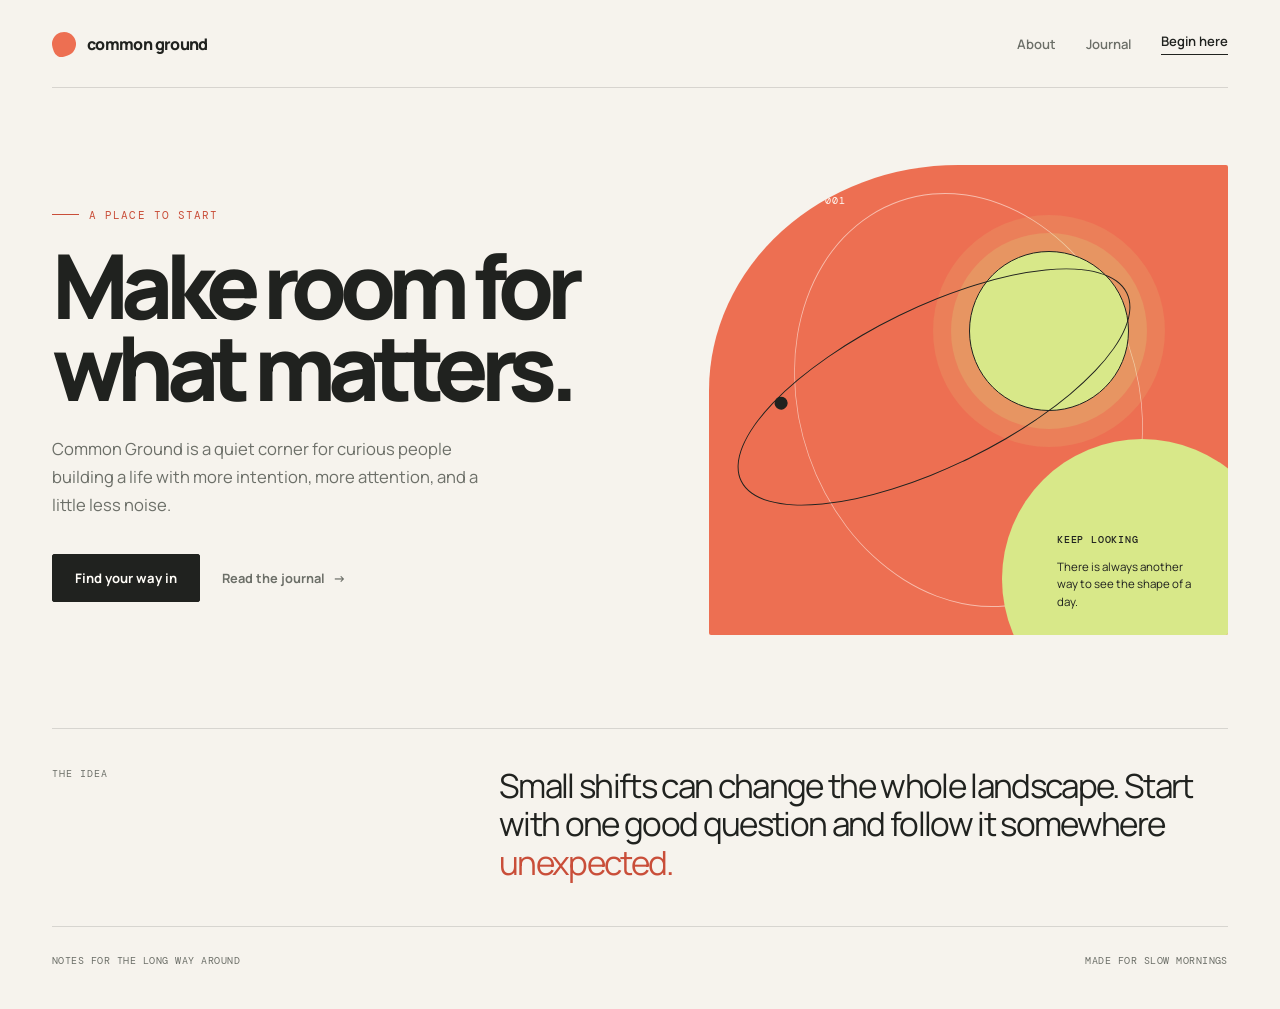
==== index.html @ e7946463 "Init" ====
<!doctype html>
<html lang="en">
<head>
	<meta charset="utf-8">
	<meta name="viewport" content="width=device-width, initial-scale=1">
	<meta name="description" content="A thoughtful place to begin something meaningful.">
	<title>Common Ground | Welcome</title>
	<link rel="preconnect" href="https://fonts.googleapis.com">
	<link rel="preconnect" href="https://fonts.gstatic.com" crossorigin>
	<link href="https://fonts.googleapis.com/css2?family=DM+Mono:wght@400;500&family=Manrope:wght@400;500;600;700;800&display=swap" rel="stylesheet">
	<style>
		:root {
			--ink: #20221f;
			--muted: #6c6f68;
			--paper: #f6f3ed;
			--cream: #fffdf8;
			--coral: #ed6f52;
			--coral-deep: #c94e39;
			--lime: #d8e889;
			--line: rgba(32, 34, 31, .14);
			--mono: "DM Mono", monospace;
			--sans: "Manrope", sans-serif;
		}

		* { box-sizing: border-box; }
		html { scroll-behavior: smooth; }
		body {
			margin: 0;
			color: var(--ink);
			background: var(--paper);
			font-family: var(--sans);
			-webkit-font-smoothing: antialiased;
		}
		a { color: inherit; text-decoration: none; }
		button { font: inherit; }

		.shell { max-width: 1240px; margin: 0 auto; padding: 0 32px; }
		.nav {
			display: flex;
			align-items: center;
			justify-content: space-between;
			min-height: 88px;
			border-bottom: 1px solid var(--line);
			animation: arrive .7s ease both;
		}
		.brand { display: inline-flex; align-items: center; gap: 11px; font-weight: 800; letter-spacing: -.04em; }
		.brand-mark { width: 24px; height: 24px; background: var(--coral); border-radius: 50% 50% 50% 8px; transform: rotate(-18deg); }
		.nav-links { display: flex; align-items: center; gap: 30px; color: var(--muted); font-size: .82rem; font-weight: 600; }
		.nav-links a { transition: color .2s ease; }
		.nav-links a:hover { color: var(--ink); }
		.nav-cta { border-bottom: 1px solid var(--ink); color: var(--ink) !important; padding-bottom: 4px; }

		.hero { min-height: 640px; display: grid; grid-template-columns: minmax(0, 1.04fr) minmax(360px, .96fr); align-items: center; gap: 8%; padding: 76px 0 92px; }
		.eyebrow { display: inline-flex; align-items: center; gap: 10px; color: var(--coral-deep); font-family: var(--mono); font-size: .68rem; letter-spacing: .1em; text-transform: uppercase; }
		.eyebrow::before { content: ""; width: 27px; height: 1px; background: var(--coral-deep); }
		h1 { max-width: 670px; margin: 22px 0 26px; font-size: clamp(3.6rem, 7vw, 6.7rem); line-height: .92; letter-spacing: -.085em; font-weight: 800; }
		.hero-copy { max-width: 440px; margin: 0 0 34px; color: var(--muted); font-size: 1.04rem; line-height: 1.7; }
		.actions { display: flex; align-items: center; gap: 22px; }
		.button { display: inline-flex; align-items: center; justify-content: center; min-height: 48px; padding: 0 22px; border: 1px solid var(--ink); border-radius: 2px; background: var(--ink); color: var(--cream); font-size: .82rem; font-weight: 700; transition: transform .2s ease, background .2s ease; }
		.button:hover { background: var(--coral-deep); border-color: var(--coral-deep); transform: translateY(-2px); }
		.text-link { display: inline-flex; gap: 8px; align-items: center; color: var(--muted); font-size: .8rem; font-weight: 700; }
		.text-link span { transition: transform .2s ease; }
		.text-link:hover span { transform: translateX(4px); }

		.scene { position: relative; min-height: 470px; overflow: hidden; border-radius: 48% 2px 2px 2px; background: var(--coral); animation: rise .9s .15s ease both; }
		.scene::before { content: ""; position: absolute; inset: 24px; border: 1px solid rgba(255, 253, 248, .55); border-radius: 50%; transform: rotate(-19deg) scaleX(.72); }
		.scene::after { content: ""; position: absolute; width: 280px; height: 280px; right: -54px; bottom: -84px; border-radius: 50%; background: var(--lime); }
		.scene-label { position: absolute; left: 28px; top: 29px; color: var(--cream); font-family: var(--mono); font-size: .65rem; letter-spacing: .08em; text-transform: uppercase; }
		.sun { position: absolute; width: 160px; height: 160px; top: 86px; right: 19%; border: 1px solid var(--ink); border-radius: 50%; background: var(--lime); box-shadow: 0 0 0 18px rgba(216, 232, 137, .2), 0 0 0 36px rgba(216, 232, 137, .12); }
		.orbit { position: absolute; width: 430px; height: 160px; left: 2%; top: 142px; border: 1px solid var(--ink); border-radius: 50%; transform: rotate(-26deg); }
		.orbit-dot { position: absolute; top: 20px; left: 63px; width: 13px; height: 13px; border-radius: 50%; background: var(--ink); }
		.scene-note { position: absolute; right: 25px; bottom: 25px; z-index: 1; max-width: 146px; color: var(--ink); font-size: .72rem; line-height: 1.5; }
		.scene-note strong { display: block; margin-bottom: 10px; font-family: var(--mono); font-size: .62rem; font-weight: 500; letter-spacing: .08em; text-transform: uppercase; }

		.manifesto { display: grid; grid-template-columns: 1fr 2fr; gap: 7%; padding: 38px 0 44px; border-top: 1px solid var(--line); border-bottom: 1px solid var(--line); }
		.manifesto-tag { color: var(--muted); font-family: var(--mono); font-size: .65rem; letter-spacing: .1em; text-transform: uppercase; }
		.manifesto p { max-width: 700px; margin: 0; font-size: clamp(1.45rem, 2.6vw, 2.35rem); line-height: 1.15; letter-spacing: -.05em; }
		.manifesto em { color: var(--coral-deep); font-style: normal; }
		.footer { display: flex; justify-content: space-between; padding: 27px 0 42px; color: var(--muted); font-family: var(--mono); font-size: .62rem; letter-spacing: .05em; text-transform: uppercase; }

		@keyframes arrive { from { opacity: 0; transform: translateY(-10px); } to { opacity: 1; transform: translateY(0); } }
		@keyframes rise { from { opacity: 0; transform: translateY(22px); } to { opacity: 1; transform: translateY(0); } }
		@media (max-width: 760px) {
			.shell { padding: 0 20px; }
			.nav { min-height: 72px; }
			.nav-links a:not(.nav-cta) { display: none; }
			.hero { display: flex; flex-direction: column; align-items: stretch; gap: 44px; min-height: auto; padding: 68px 0 70px; }
			h1 { font-size: clamp(3.5rem, 18vw, 5.4rem); }
			.scene { min-height: 360px; }
			.sun { width: 120px; height: 120px; top: 70px; right: 13%; }
			.orbit { width: 330px; top: 126px; left: -5%; }
			.manifesto { display: block; padding: 28px 0 36px; }
			.manifesto-tag { display: block; margin-bottom: 20px; }
			.footer { gap: 20px; align-items: flex-start; flex-direction: column; }
		}
	</style>
</head>
<body>
	<header class="shell">
		<nav class="nav" aria-label="Main navigation">
			<a class="brand" href="#top" aria-label="Common Ground home"><span class="brand-mark" aria-hidden="true"></span>common ground</a>
			<div class="nav-links">
				<a href="#about">About</a>
				<a href="#journal">Journal</a>
				<a class="nav-cta" href="#begin">Begin here</a>
			</div>
		</nav>
	</header>

	<main id="top" class="shell">
		<section class="hero" id="begin">
			<div>
				<div class="eyebrow">A place to start</div>
				<h1>Make room for what matters.</h1>
				<p class="hero-copy">Common Ground is a quiet corner for curious people building a life with more intention, more attention, and a little less noise.</p>
				<div class="actions">
					<a class="button" href="#about">Find your way in</a>
					<a class="text-link" href="#journal">Read the journal <span aria-hidden="true">&rarr;</span></a>
				</div>
			</div>
			<div class="scene" aria-label="Abstract illustration of a sun and orbit">
				<div class="scene-label">Field note / 001</div>
				<div class="sun"></div>
				<div class="orbit"><span class="orbit-dot"></span></div>
				<div class="scene-note"><strong>Keep looking</strong>There is always another way to see the shape of a day.</div>
			</div>
		</section>

		<section class="manifesto" id="about">
			<span class="manifesto-tag">The idea</span>
			<p>Small shifts can change the whole landscape. Start with one good question and follow it somewhere <em>unexpected.</em></p>
		</section>

		<section class="footer" id="journal">
			<span>Notes for the long way around</span>
			<span>Made for slow mornings</span>
		</section>
	</main>
</body>
</html>
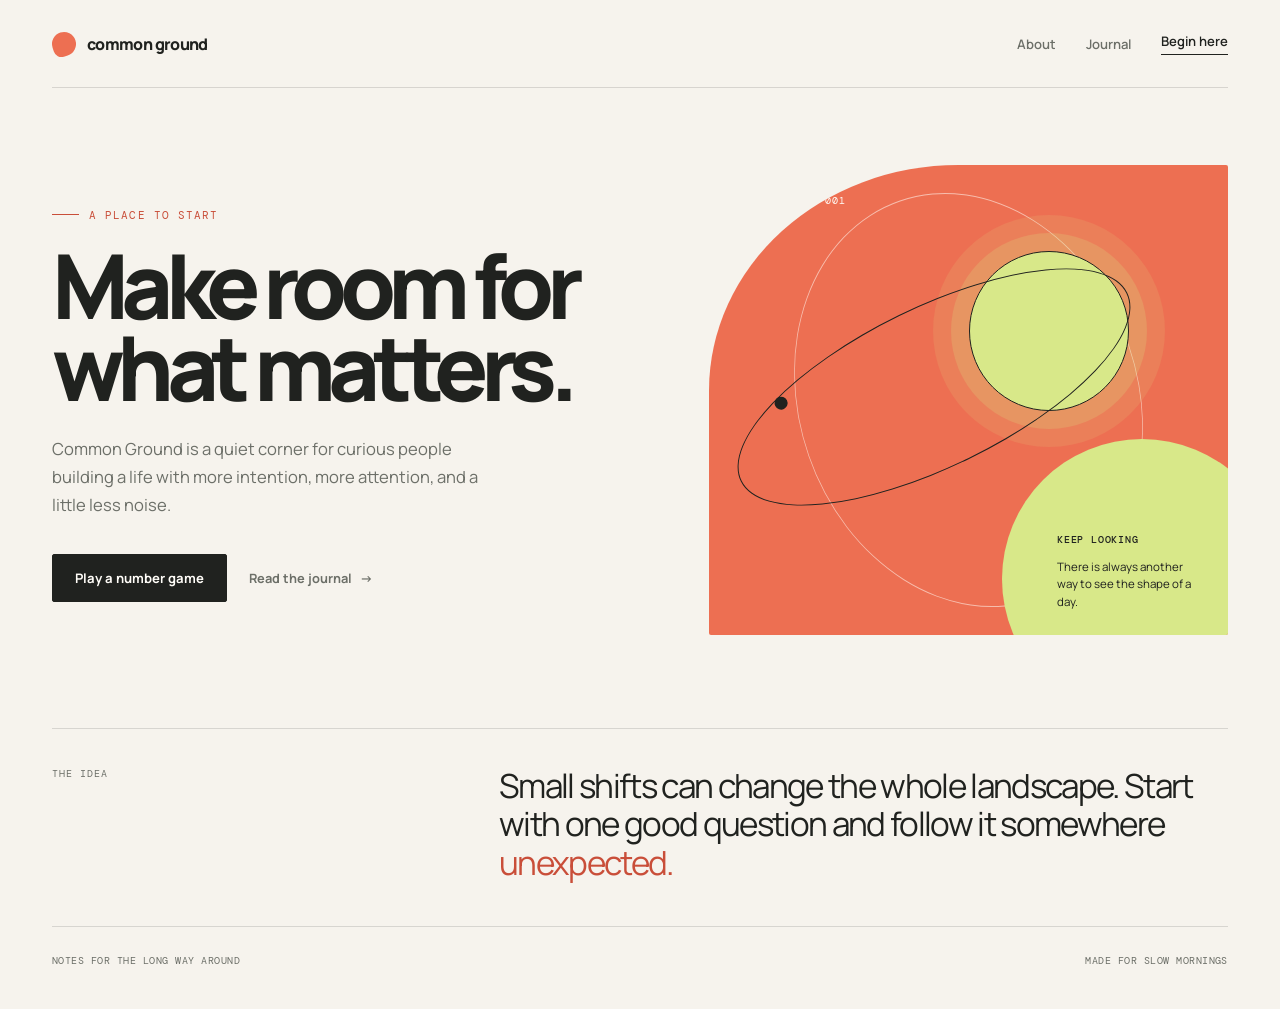
==== commit 1dd9dc31: "number guessing  game" ====
--- a/index.html
+++ b/index.html
@@ -114,7 +114,7 @@
 				<h1>Make room for what matters.</h1>
 				<p class="hero-copy">Common Ground is a quiet corner for curious people building a life with more intention, more attention, and a little less noise.</p>
 				<div class="actions">
-					<a class="button" href="#about">Find your way in</a>
+					<a class="button" href="number-guessing-game.html">Play a number game</a>
 					<a class="text-link" href="#journal">Read the journal <span aria-hidden="true">&rarr;</span></a>
 				</div>
 			</div>
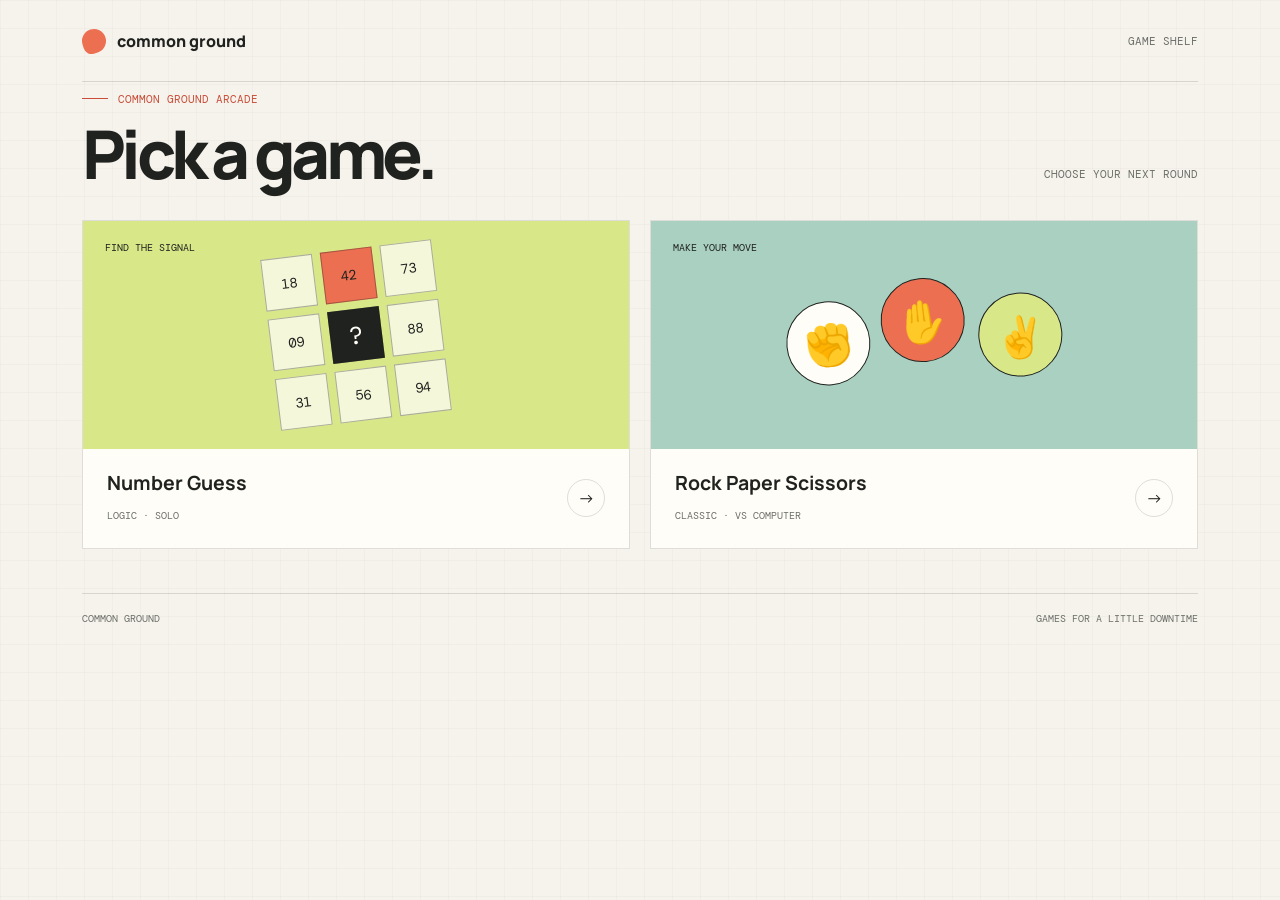
==== commit a01a6d9d: "rock paper scissors" ====
--- a/index.html
+++ b/index.html
@@ -3,8 +3,8 @@
 <head>
 	<meta charset="utf-8">
 	<meta name="viewport" content="width=device-width, initial-scale=1">
-	<meta name="description" content="A thoughtful place to begin something meaningful.">
-	<title>Common Ground | Welcome</title>
+	<meta name="description" content="Pick a quick game from the Common Ground game shelf.">
+	<title>Common Ground | Games</title>
 	<link rel="preconnect" href="https://fonts.googleapis.com">
 	<link rel="preconnect" href="https://fonts.gstatic.com" crossorigin>
 	<link href="https://fonts.googleapis.com/css2?family=DM+Mono:wght@400;500&family=Manrope:wght@400;500;600;700;800&display=swap" rel="stylesheet">
@@ -17,124 +17,119 @@
 			--coral: #ed6f52;
 			--coral-deep: #c94e39;
 			--lime: #d8e889;
+			--teal: #a9d0c0;
 			--line: rgba(32, 34, 31, .14);
 			--mono: "DM Mono", monospace;
 			--sans: "Manrope", sans-serif;
 		}
-
 		* { box-sizing: border-box; }
-		html { scroll-behavior: smooth; }
 		body {
+			min-height: 100vh;
 			margin: 0;
 			color: var(--ink);
-			background: var(--paper);
+			background-color: var(--paper);
+			background-image: linear-gradient(rgba(32, 34, 31, .025) 1px, transparent 1px), linear-gradient(90deg, rgba(32, 34, 31, .025) 1px, transparent 1px);
+			background-size: 28px 28px;
 			font-family: var(--sans);
 			-webkit-font-smoothing: antialiased;
 		}
 		a { color: inherit; text-decoration: none; }
-		button { font: inherit; }
-
-		.shell { max-width: 1240px; margin: 0 auto; padding: 0 32px; }
-		.nav {
-			display: flex;
-			align-items: center;
-			justify-content: space-between;
-			min-height: 88px;
-			border-bottom: 1px solid var(--line);
-			animation: arrive .7s ease both;
+		.shell { max-width: 1180px; margin: 0 auto; padding: 0 32px; }
+		.nav { display: flex; align-items: center; justify-content: space-between; min-height: 82px; border-bottom: 1px solid var(--line); animation: arrive .55s ease both; }
+		.brand { display: inline-flex; align-items: center; gap: 11px; font-weight: 800; }
+		.brand-mark { width: 24px; height: 24px; border-radius: 50% 50% 50% 8px; background: var(--coral); transform: rotate(-18deg); }
+		.nav-label { color: var(--muted); font-family: var(--mono); font-size: .68rem; text-transform: uppercase; }
+		main { padding-top: 76px; padding-bottom: 70px; }
+		.catalog-heading { display: flex; align-items: end; justify-content: space-between; gap: 24px; margin-bottom: 34px; }
+		.eyebrow { display: inline-flex; align-items: center; gap: 10px; color: var(--coral-deep); font-family: var(--mono); font-size: .68rem; text-transform: uppercase; }
+		.eyebrow::before { width: 26px; height: 1px; background: currentColor; content: ""; }
+		h1 { margin: 15px 0 0; font-size: 4.2rem; line-height: .98; letter-spacing: -.07em; font-weight: 800; }
+		.catalog-index { padding-bottom: 5px; color: var(--muted); font-family: var(--mono); font-size: .68rem; text-transform: uppercase; }
+		.game-grid { display: grid; grid-template-columns: repeat(auto-fit, minmax(min(100%, 340px), 1fr)); gap: 20px; }
+		.game-card { display: block; min-width: 0; overflow: hidden; border: 1px solid var(--line); background: var(--cream); transition: transform .22s ease, border-color .22s ease, box-shadow .22s ease; animation: arrive .6s ease both; }
+		.game-card:nth-child(2) { animation-delay: .1s; }
+		.game-card:hover { transform: translateY(-4px); border-color: rgba(32, 34, 31, .4); box-shadow: 0 12px 30px rgba(32, 34, 31, .08); }
+		.game-card:focus-visible { outline: 3px solid var(--coral); outline-offset: 4px; }
+		.game-art { position: relative; display: grid; min-height: 228px; overflow: hidden; place-items: center; }
+		.game-art--number { background: var(--lime); }
+		.game-art--hands { background: var(--teal); }
+		.art-label { position: absolute; top: 20px; left: 22px; z-index: 1; color: var(--ink); font-family: var(--mono); font-size: .64rem; text-transform: uppercase; }
+		.number-board { display: grid; grid-template-columns: repeat(3, 52px); gap: 8px; transform: rotate(-7deg); }
+		.number-tile { display: grid; width: 52px; aspect-ratio: 1; place-items: center; border: 1px solid rgba(32, 34, 31, .35); background: rgba(255, 253, 248, .74); font-family: var(--mono); font-size: .86rem; }
+		.number-tile:nth-child(2) { background: var(--coral); }
+		.number-tile:nth-child(5) { color: var(--cream); background: var(--ink); font-size: 1.55rem; }
+		.hand-set { display: flex; align-items: center; gap: 12px; transform: rotate(-5deg); }
+		.hand-token { display: grid; width: 84px; aspect-ratio: 1; place-items: center; border: 1px solid var(--ink); border-radius: 50%; background: var(--cream); font-size: 2.5rem; }
+		.hand-token:nth-child(2) { transform: translateY(-15px); background: var(--coral); }
+		.hand-token:nth-child(3) { transform: translateY(8px); background: var(--lime); }
+		.game-info { display: flex; align-items: center; justify-content: space-between; gap: 18px; padding: 22px 24px 24px; }
+		.game-title { margin: 0 0 7px; font-size: 1.22rem; line-height: 1.2; }
+		.game-meta { color: var(--muted); font-family: var(--mono); font-size: .64rem; text-transform: uppercase; }
+		.game-arrow { display: grid; flex: 0 0 38px; width: 38px; aspect-ratio: 1; place-items: center; border: 1px solid var(--line); border-radius: 50%; font-size: 1.05rem; transition: color .2s ease, background .2s ease, transform .2s ease; }
+		.game-card:hover .game-arrow { transform: translateX(3px); border-color: var(--ink); color: var(--cream); background: var(--ink); }
+		.footer { display: flex; justify-content: space-between; gap: 20px; margin-top: 44px; padding-top: 18px; border-top: 1px solid var(--line); color: var(--muted); font-family: var(--mono); font-size: .62rem; text-transform: uppercase; }
+		@keyframes arrive { from { opacity: 0; transform: translateY(12px); } to { opacity: 1; transform: translateY(0); } }
+		@media (max-width: 600px) {
+			.shell { padding-right: 20px; padding-left: 20px; }
+			.nav { min-height: 72px; }
+			main { padding-top: 54px; }
+			.catalog-heading { align-items: flex-start; flex-direction: column; gap: 16px; margin-bottom: 24px; }
+			h1 { font-size: 3.1rem; }
+			.game-art { min-height: 190px; }
+			.game-info { padding: 19px 18px 20px; }
+			.hand-token { width: 72px; font-size: 2.2rem; }
+			.footer { flex-direction: column; margin-top: 34px; }
 		}
-		.brand { display: inline-flex; align-items: center; gap: 11px; font-weight: 800; letter-spacing: -.04em; }
-		.brand-mark { width: 24px; height: 24px; background: var(--coral); border-radius: 50% 50% 50% 8px; transform: rotate(-18deg); }
-		.nav-links { display: flex; align-items: center; gap: 30px; color: var(--muted); font-size: .82rem; font-weight: 600; }
-		.nav-links a { transition: color .2s ease; }
-		.nav-links a:hover { color: var(--ink); }
-		.nav-cta { border-bottom: 1px solid var(--ink); color: var(--ink) !important; padding-bottom: 4px; }
-
-		.hero { min-height: 640px; display: grid; grid-template-columns: minmax(0, 1.04fr) minmax(360px, .96fr); align-items: center; gap: 8%; padding: 76px 0 92px; }
-		.eyebrow { display: inline-flex; align-items: center; gap: 10px; color: var(--coral-deep); font-family: var(--mono); font-size: .68rem; letter-spacing: .1em; text-transform: uppercase; }
-		.eyebrow::before { content: ""; width: 27px; height: 1px; background: var(--coral-deep); }
-		h1 { max-width: 670px; margin: 22px 0 26px; font-size: clamp(3.6rem, 7vw, 6.7rem); line-height: .92; letter-spacing: -.085em; font-weight: 800; }
-		.hero-copy { max-width: 440px; margin: 0 0 34px; color: var(--muted); font-size: 1.04rem; line-height: 1.7; }
-		.actions { display: flex; align-items: center; gap: 22px; }
-		.button { display: inline-flex; align-items: center; justify-content: center; min-height: 48px; padding: 0 22px; border: 1px solid var(--ink); border-radius: 2px; background: var(--ink); color: var(--cream); font-size: .82rem; font-weight: 700; transition: transform .2s ease, background .2s ease; }
-		.button:hover { background: var(--coral-deep); border-color: var(--coral-deep); transform: translateY(-2px); }
-		.text-link { display: inline-flex; gap: 8px; align-items: center; color: var(--muted); font-size: .8rem; font-weight: 700; }
-		.text-link span { transition: transform .2s ease; }
-		.text-link:hover span { transform: translateX(4px); }
-
-		.scene { position: relative; min-height: 470px; overflow: hidden; border-radius: 48% 2px 2px 2px; background: var(--coral); animation: rise .9s .15s ease both; }
-		.scene::before { content: ""; position: absolute; inset: 24px; border: 1px solid rgba(255, 253, 248, .55); border-radius: 50%; transform: rotate(-19deg) scaleX(.72); }
-		.scene::after { content: ""; position: absolute; width: 280px; height: 280px; right: -54px; bottom: -84px; border-radius: 50%; background: var(--lime); }
-		.scene-label { position: absolute; left: 28px; top: 29px; color: var(--cream); font-family: var(--mono); font-size: .65rem; letter-spacing: .08em; text-transform: uppercase; }
-		.sun { position: absolute; width: 160px; height: 160px; top: 86px; right: 19%; border: 1px solid var(--ink); border-radius: 50%; background: var(--lime); box-shadow: 0 0 0 18px rgba(216, 232, 137, .2), 0 0 0 36px rgba(216, 232, 137, .12); }
-		.orbit { position: absolute; width: 430px; height: 160px; left: 2%; top: 142px; border: 1px solid var(--ink); border-radius: 50%; transform: rotate(-26deg); }
-		.orbit-dot { position: absolute; top: 20px; left: 63px; width: 13px; height: 13px; border-radius: 50%; background: var(--ink); }
-		.scene-note { position: absolute; right: 25px; bottom: 25px; z-index: 1; max-width: 146px; color: var(--ink); font-size: .72rem; line-height: 1.5; }
-		.scene-note strong { display: block; margin-bottom: 10px; font-family: var(--mono); font-size: .62rem; font-weight: 500; letter-spacing: .08em; text-transform: uppercase; }
-
-		.manifesto { display: grid; grid-template-columns: 1fr 2fr; gap: 7%; padding: 38px 0 44px; border-top: 1px solid var(--line); border-bottom: 1px solid var(--line); }
-		.manifesto-tag { color: var(--muted); font-family: var(--mono); font-size: .65rem; letter-spacing: .1em; text-transform: uppercase; }
-		.manifesto p { max-width: 700px; margin: 0; font-size: clamp(1.45rem, 2.6vw, 2.35rem); line-height: 1.15; letter-spacing: -.05em; }
-		.manifesto em { color: var(--coral-deep); font-style: normal; }
-		.footer { display: flex; justify-content: space-between; padding: 27px 0 42px; color: var(--muted); font-family: var(--mono); font-size: .62rem; letter-spacing: .05em; text-transform: uppercase; }
-
-		@keyframes arrive { from { opacity: 0; transform: translateY(-10px); } to { opacity: 1; transform: translateY(0); } }
-		@keyframes rise { from { opacity: 0; transform: translateY(22px); } to { opacity: 1; transform: translateY(0); } }
-		@media (max-width: 760px) {
-			.shell { padding: 0 20px; }
-			.nav { min-height: 72px; }
-			.nav-links a:not(.nav-cta) { display: none; }
-			.hero { display: flex; flex-direction: column; align-items: stretch; gap: 44px; min-height: auto; padding: 68px 0 70px; }
-			h1 { font-size: clamp(3.5rem, 18vw, 5.4rem); }
-			.scene { min-height: 360px; }
-			.sun { width: 120px; height: 120px; top: 70px; right: 13%; }
-			.orbit { width: 330px; top: 126px; left: -5%; }
-			.manifesto { display: block; padding: 28px 0 36px; }
-			.manifesto-tag { display: block; margin-bottom: 20px; }
-			.footer { gap: 20px; align-items: flex-start; flex-direction: column; }
+		@media (prefers-reduced-motion: reduce) {
+			*, *::before, *::after { animation-duration: .01ms !important; animation-iteration-count: 1 !important; scroll-behavior: auto !important; transition-duration: .01ms !important; }
 		}
 	</style>
 </head>
 <body>
 	<header class="shell">
 		<nav class="nav" aria-label="Main navigation">
-			<a class="brand" href="#top" aria-label="Common Ground home"><span class="brand-mark" aria-hidden="true"></span>common ground</a>
-			<div class="nav-links">
-				<a href="#about">About</a>
-				<a href="#journal">Journal</a>
-				<a class="nav-cta" href="#begin">Begin here</a>
-			</div>
+			<a class="brand" href="index.html"><span class="brand-mark" aria-hidden="true"></span>common ground</a>
+			<span class="nav-label">Game shelf</span>
 		</nav>
 	</header>
 
-	<main id="top" class="shell">
-		<section class="hero" id="begin">
-			<div>
-				<div class="eyebrow">A place to start</div>
-				<h1>Make room for what matters.</h1>
-				<p class="hero-copy">Common Ground is a quiet corner for curious people building a life with more intention, more attention, and a little less noise.</p>
-				<div class="actions">
-					<a class="button" href="number-guessing-game.html">Play a number game</a>
-					<a class="text-link" href="#journal">Read the journal <span aria-hidden="true">&rarr;</span></a>
+	<main class="shell">
+		<section aria-labelledby="catalog-title">
+			<div class="catalog-heading">
+				<div>
+					<div class="eyebrow">Common Ground arcade</div>
+					<h1 id="catalog-title">Pick a game.</h1>
 				</div>
+				<span class="catalog-index">Choose your next round</span>
 			</div>
-			<div class="scene" aria-label="Abstract illustration of a sun and orbit">
-				<div class="scene-label">Field note / 001</div>
-				<div class="sun"></div>
-				<div class="orbit"><span class="orbit-dot"></span></div>
-				<div class="scene-note"><strong>Keep looking</strong>There is always another way to see the shape of a day.</div>
+			<div class="game-grid">
+				<a class="game-card" href="number-guessing-game.html" aria-labelledby="number-game-title">
+					<div class="game-art game-art--number" aria-hidden="true">
+						<span class="art-label">Find the signal</span>
+						<div class="number-board">
+							<span class="number-tile">18</span><span class="number-tile">42</span><span class="number-tile">73</span>
+							<span class="number-tile">09</span><span class="number-tile">?</span><span class="number-tile">88</span>
+							<span class="number-tile">31</span><span class="number-tile">56</span><span class="number-tile">94</span>
+						</div>
+					</div>
+					<div class="game-info">
+						<div><h2 class="game-title" id="number-game-title">Number Guess</h2><span class="game-meta">Logic · solo</span></div>
+						<span class="game-arrow" aria-hidden="true">&rarr;</span>
+					</div>
+				</a>
+				<a class="game-card" href="rock-paper-scissors.html" aria-labelledby="rps-game-title">
+					<div class="game-art game-art--hands" aria-hidden="true">
+						<span class="art-label">Make your move</span>
+						<div class="hand-set"><span class="hand-token">✊</span><span class="hand-token">✋</span><span class="hand-token">✌</span></div>
+					</div>
+					<div class="game-info">
+						<div><h2 class="game-title" id="rps-game-title">Rock Paper Scissors</h2><span class="game-meta">Classic · vs computer</span></div>
+						<span class="game-arrow" aria-hidden="true">&rarr;</span>
+					</div>
+				</a>
 			</div>
 		</section>
-
-		<section class="manifesto" id="about">
-			<span class="manifesto-tag">The idea</span>
-			<p>Small shifts can change the whole landscape. Start with one good question and follow it somewhere <em>unexpected.</em></p>
-		</section>
-
-		<section class="footer" id="journal">
-			<span>Notes for the long way around</span>
-			<span>Made for slow mornings</span>
-		</section>
+		<footer class="footer"><span>Common Ground</span><span>Games for a little downtime</span></footer>
 	</main>
 </body>
 </html>
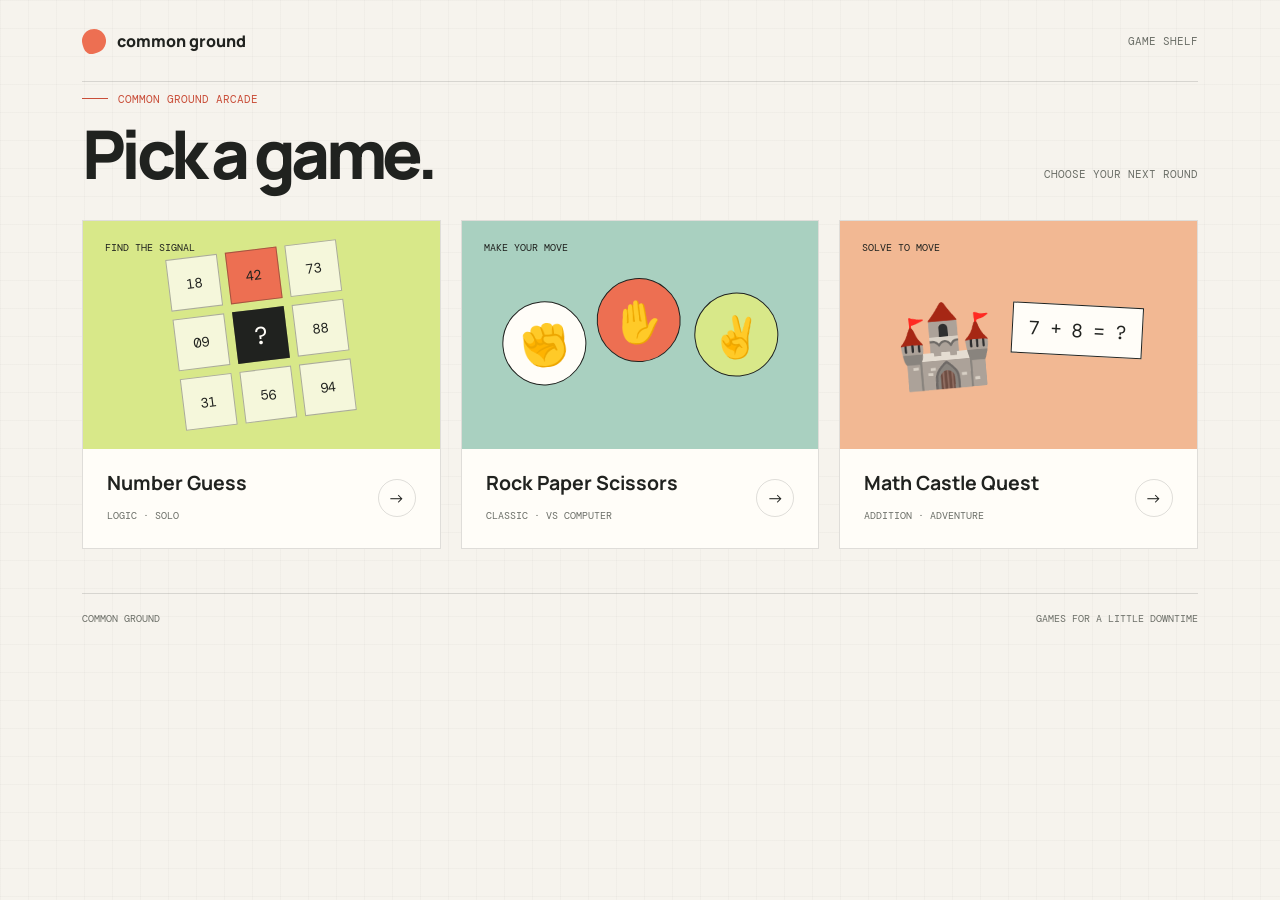
==== commit a28163ef: "math castle - init" ====
--- a/index.html
+++ b/index.html
@@ -48,11 +48,13 @@
 		.game-grid { display: grid; grid-template-columns: repeat(auto-fit, minmax(min(100%, 340px), 1fr)); gap: 20px; }
 		.game-card { display: block; min-width: 0; overflow: hidden; border: 1px solid var(--line); background: var(--cream); transition: transform .22s ease, border-color .22s ease, box-shadow .22s ease; animation: arrive .6s ease both; }
 		.game-card:nth-child(2) { animation-delay: .1s; }
+		.game-card:nth-child(3) { animation-delay: .2s; }
 		.game-card:hover { transform: translateY(-4px); border-color: rgba(32, 34, 31, .4); box-shadow: 0 12px 30px rgba(32, 34, 31, .08); }
 		.game-card:focus-visible { outline: 3px solid var(--coral); outline-offset: 4px; }
 		.game-art { position: relative; display: grid; min-height: 228px; overflow: hidden; place-items: center; }
 		.game-art--number { background: var(--lime); }
 		.game-art--hands { background: var(--teal); }
+		.game-art--math { background: #f2b893; }
 		.art-label { position: absolute; top: 20px; left: 22px; z-index: 1; color: var(--ink); font-family: var(--mono); font-size: .64rem; text-transform: uppercase; }
 		.number-board { display: grid; grid-template-columns: repeat(3, 52px); gap: 8px; transform: rotate(-7deg); }
 		.number-tile { display: grid; width: 52px; aspect-ratio: 1; place-items: center; border: 1px solid rgba(32, 34, 31, .35); background: rgba(255, 253, 248, .74); font-family: var(--mono); font-size: .86rem; }
@@ -62,6 +64,9 @@
 		.hand-token { display: grid; width: 84px; aspect-ratio: 1; place-items: center; border: 1px solid var(--ink); border-radius: 50%; background: var(--cream); font-size: 2.5rem; }
 		.hand-token:nth-child(2) { transform: translateY(-15px); background: var(--coral); }
 		.hand-token:nth-child(3) { transform: translateY(8px); background: var(--lime); }
+		.math-mark { display: flex; align-items: center; gap: 18px; transform: rotate(-5deg); }
+		.castle-symbol { font-size: 5rem; line-height: 1; }
+		.math-prompt { padding: 12px 15px; border: 1px solid var(--ink); background: var(--cream); font-family: var(--mono); font-size: 1.2rem; transform: rotate(8deg); }
 		.game-info { display: flex; align-items: center; justify-content: space-between; gap: 18px; padding: 22px 24px 24px; }
 		.game-title { margin: 0 0 7px; font-size: 1.22rem; line-height: 1.2; }
 		.game-meta { color: var(--muted); font-family: var(--mono); font-size: .64rem; text-transform: uppercase; }
@@ -127,6 +132,16 @@
 						<span class="game-arrow" aria-hidden="true">&rarr;</span>
 					</div>
 				</a>
+				<a class="game-card" href="math-castle-quest.html" aria-labelledby="math-game-title">
+					<div class="game-art game-art--math" aria-hidden="true">
+						<span class="art-label">Solve to move</span>
+						<div class="math-mark"><span class="castle-symbol">🏰</span><span class="math-prompt">7 + 8 = ?</span></div>
+					</div>
+					<div class="game-info">
+						<div><h2 class="game-title" id="math-game-title">Math Castle Quest</h2><span class="game-meta">Addition · adventure</span></div>
+						<span class="game-arrow" aria-hidden="true">&rarr;</span>
+					</div>
+				</a>
 			</div>
 		</section>
 		<footer class="footer"><span>Common Ground</span><span>Games for a little downtime</span></footer>
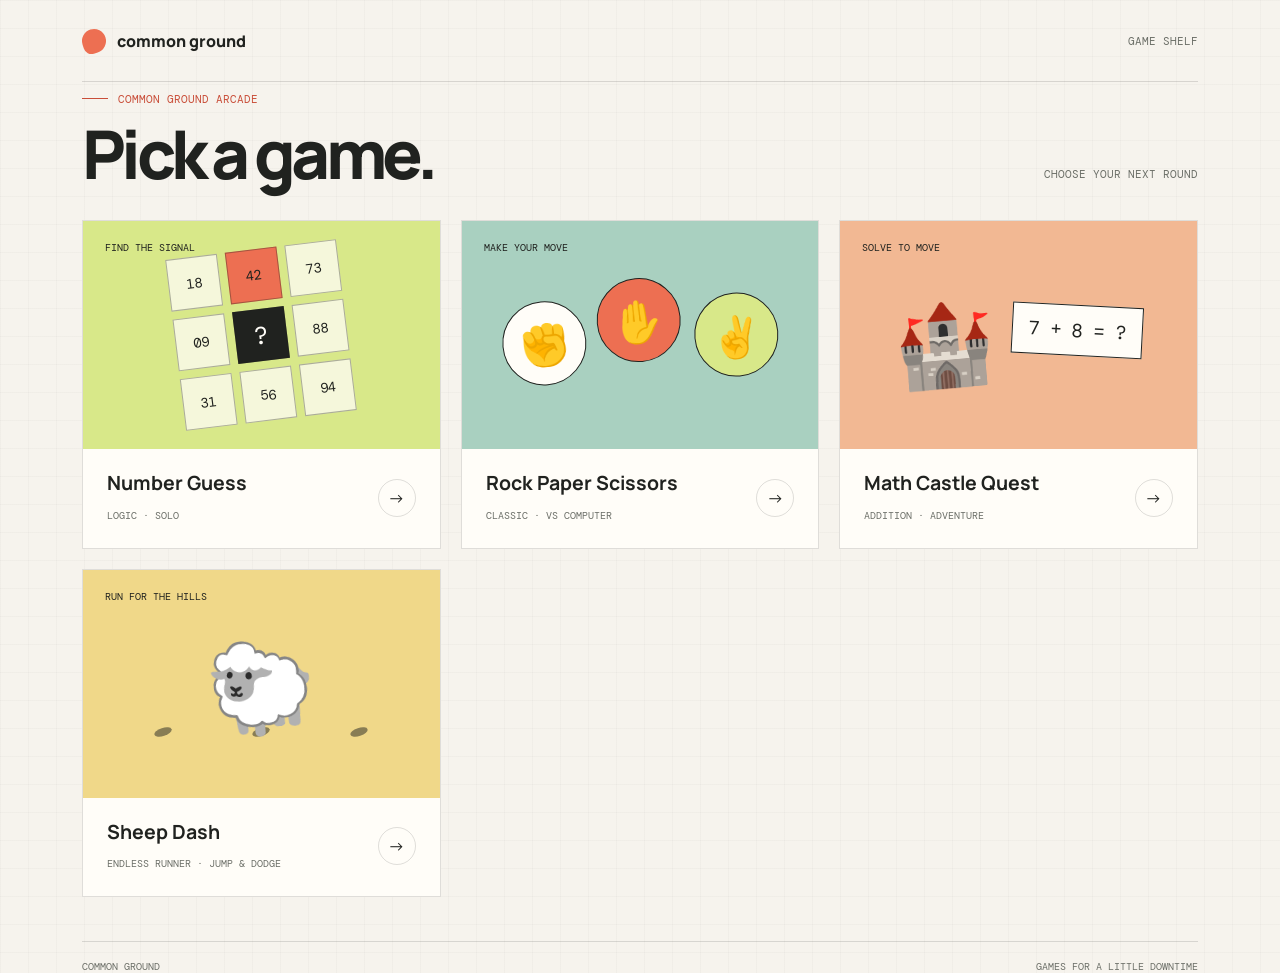
==== commit de82e8f8: "sheep dash" ====
--- a/index.html
+++ b/index.html
@@ -8,87 +8,7 @@
 	<link rel="preconnect" href="https://fonts.googleapis.com">
 	<link rel="preconnect" href="https://fonts.gstatic.com" crossorigin>
 	<link href="https://fonts.googleapis.com/css2?family=DM+Mono:wght@400;500&family=Manrope:wght@400;500;600;700;800&display=swap" rel="stylesheet">
-	<style>
-		:root {
-			--ink: #20221f;
-			--muted: #6c6f68;
-			--paper: #f6f3ed;
-			--cream: #fffdf8;
-			--coral: #ed6f52;
-			--coral-deep: #c94e39;
-			--lime: #d8e889;
-			--teal: #a9d0c0;
-			--line: rgba(32, 34, 31, .14);
-			--mono: "DM Mono", monospace;
-			--sans: "Manrope", sans-serif;
-		}
-		* { box-sizing: border-box; }
-		body {
-			min-height: 100vh;
-			margin: 0;
-			color: var(--ink);
-			background-color: var(--paper);
-			background-image: linear-gradient(rgba(32, 34, 31, .025) 1px, transparent 1px), linear-gradient(90deg, rgba(32, 34, 31, .025) 1px, transparent 1px);
-			background-size: 28px 28px;
-			font-family: var(--sans);
-			-webkit-font-smoothing: antialiased;
-		}
-		a { color: inherit; text-decoration: none; }
-		.shell { max-width: 1180px; margin: 0 auto; padding: 0 32px; }
-		.nav { display: flex; align-items: center; justify-content: space-between; min-height: 82px; border-bottom: 1px solid var(--line); animation: arrive .55s ease both; }
-		.brand { display: inline-flex; align-items: center; gap: 11px; font-weight: 800; }
-		.brand-mark { width: 24px; height: 24px; border-radius: 50% 50% 50% 8px; background: var(--coral); transform: rotate(-18deg); }
-		.nav-label { color: var(--muted); font-family: var(--mono); font-size: .68rem; text-transform: uppercase; }
-		main { padding-top: 76px; padding-bottom: 70px; }
-		.catalog-heading { display: flex; align-items: end; justify-content: space-between; gap: 24px; margin-bottom: 34px; }
-		.eyebrow { display: inline-flex; align-items: center; gap: 10px; color: var(--coral-deep); font-family: var(--mono); font-size: .68rem; text-transform: uppercase; }
-		.eyebrow::before { width: 26px; height: 1px; background: currentColor; content: ""; }
-		h1 { margin: 15px 0 0; font-size: 4.2rem; line-height: .98; letter-spacing: -.07em; font-weight: 800; }
-		.catalog-index { padding-bottom: 5px; color: var(--muted); font-family: var(--mono); font-size: .68rem; text-transform: uppercase; }
-		.game-grid { display: grid; grid-template-columns: repeat(auto-fit, minmax(min(100%, 340px), 1fr)); gap: 20px; }
-		.game-card { display: block; min-width: 0; overflow: hidden; border: 1px solid var(--line); background: var(--cream); transition: transform .22s ease, border-color .22s ease, box-shadow .22s ease; animation: arrive .6s ease both; }
-		.game-card:nth-child(2) { animation-delay: .1s; }
-		.game-card:nth-child(3) { animation-delay: .2s; }
-		.game-card:hover { transform: translateY(-4px); border-color: rgba(32, 34, 31, .4); box-shadow: 0 12px 30px rgba(32, 34, 31, .08); }
-		.game-card:focus-visible { outline: 3px solid var(--coral); outline-offset: 4px; }
-		.game-art { position: relative; display: grid; min-height: 228px; overflow: hidden; place-items: center; }
-		.game-art--number { background: var(--lime); }
-		.game-art--hands { background: var(--teal); }
-		.game-art--math { background: #f2b893; }
-		.art-label { position: absolute; top: 20px; left: 22px; z-index: 1; color: var(--ink); font-family: var(--mono); font-size: .64rem; text-transform: uppercase; }
-		.number-board { display: grid; grid-template-columns: repeat(3, 52px); gap: 8px; transform: rotate(-7deg); }
-		.number-tile { display: grid; width: 52px; aspect-ratio: 1; place-items: center; border: 1px solid rgba(32, 34, 31, .35); background: rgba(255, 253, 248, .74); font-family: var(--mono); font-size: .86rem; }
-		.number-tile:nth-child(2) { background: var(--coral); }
-		.number-tile:nth-child(5) { color: var(--cream); background: var(--ink); font-size: 1.55rem; }
-		.hand-set { display: flex; align-items: center; gap: 12px; transform: rotate(-5deg); }
-		.hand-token { display: grid; width: 84px; aspect-ratio: 1; place-items: center; border: 1px solid var(--ink); border-radius: 50%; background: var(--cream); font-size: 2.5rem; }
-		.hand-token:nth-child(2) { transform: translateY(-15px); background: var(--coral); }
-		.hand-token:nth-child(3) { transform: translateY(8px); background: var(--lime); }
-		.math-mark { display: flex; align-items: center; gap: 18px; transform: rotate(-5deg); }
-		.castle-symbol { font-size: 5rem; line-height: 1; }
-		.math-prompt { padding: 12px 15px; border: 1px solid var(--ink); background: var(--cream); font-family: var(--mono); font-size: 1.2rem; transform: rotate(8deg); }
-		.game-info { display: flex; align-items: center; justify-content: space-between; gap: 18px; padding: 22px 24px 24px; }
-		.game-title { margin: 0 0 7px; font-size: 1.22rem; line-height: 1.2; }
-		.game-meta { color: var(--muted); font-family: var(--mono); font-size: .64rem; text-transform: uppercase; }
-		.game-arrow { display: grid; flex: 0 0 38px; width: 38px; aspect-ratio: 1; place-items: center; border: 1px solid var(--line); border-radius: 50%; font-size: 1.05rem; transition: color .2s ease, background .2s ease, transform .2s ease; }
-		.game-card:hover .game-arrow { transform: translateX(3px); border-color: var(--ink); color: var(--cream); background: var(--ink); }
-		.footer { display: flex; justify-content: space-between; gap: 20px; margin-top: 44px; padding-top: 18px; border-top: 1px solid var(--line); color: var(--muted); font-family: var(--mono); font-size: .62rem; text-transform: uppercase; }
-		@keyframes arrive { from { opacity: 0; transform: translateY(12px); } to { opacity: 1; transform: translateY(0); } }
-		@media (max-width: 600px) {
-			.shell { padding-right: 20px; padding-left: 20px; }
-			.nav { min-height: 72px; }
-			main { padding-top: 54px; }
-			.catalog-heading { align-items: flex-start; flex-direction: column; gap: 16px; margin-bottom: 24px; }
-			h1 { font-size: 3.1rem; }
-			.game-art { min-height: 190px; }
-			.game-info { padding: 19px 18px 20px; }
-			.hand-token { width: 72px; font-size: 2.2rem; }
-			.footer { flex-direction: column; margin-top: 34px; }
-		}
-		@media (prefers-reduced-motion: reduce) {
-			*, *::before, *::after { animation-duration: .01ms !important; animation-iteration-count: 1 !important; scroll-behavior: auto !important; transition-duration: .01ms !important; }
-		}
-	</style>
+	<link rel="stylesheet" href="styles/catalog.css">
 </head>
 <body>
 	<header class="shell">
@@ -108,7 +28,7 @@
 				<span class="catalog-index">Choose your next round</span>
 			</div>
 			<div class="game-grid">
-				<a class="game-card" href="number-guessing-game.html" aria-labelledby="number-game-title">
+				<a class="game-card" href="games/number-guessing-game.html" aria-labelledby="number-game-title">
 					<div class="game-art game-art--number" aria-hidden="true">
 						<span class="art-label">Find the signal</span>
 						<div class="number-board">
@@ -122,7 +42,7 @@
 						<span class="game-arrow" aria-hidden="true">&rarr;</span>
 					</div>
 				</a>
-				<a class="game-card" href="rock-paper-scissors.html" aria-labelledby="rps-game-title">
+				<a class="game-card" href="games/rock-paper-scissors.html" aria-labelledby="rps-game-title">
 					<div class="game-art game-art--hands" aria-hidden="true">
 						<span class="art-label">Make your move</span>
 						<div class="hand-set"><span class="hand-token">✊</span><span class="hand-token">✋</span><span class="hand-token">✌</span></div>
@@ -132,7 +52,7 @@
 						<span class="game-arrow" aria-hidden="true">&rarr;</span>
 					</div>
 				</a>
-				<a class="game-card" href="math-castle-quest.html" aria-labelledby="math-game-title">
+				<a class="game-card" href="games/math-castle-quest.html" aria-labelledby="math-game-title">
 					<div class="game-art game-art--math" aria-hidden="true">
 						<span class="art-label">Solve to move</span>
 						<div class="math-mark"><span class="castle-symbol">🏰</span><span class="math-prompt">7 + 8 = ?</span></div>
@@ -142,6 +62,17 @@
 						<span class="game-arrow" aria-hidden="true">&rarr;</span>
 					</div>
 				</a>
+				<a class="game-card" href="games/sheep-dash.html" aria-labelledby="sheep-game-title">
+					<div class="game-art game-art--sheep" aria-hidden="true">
+						<span class="art-label">Run for the hills</span>
+						<div class="sheep-mark">🐑</div>
+						<div class="sheep-trail"><span></span><span></span><span></span></div>
+					</div>
+					<div class="game-info">
+						<div><h2 class="game-title" id="sheep-game-title">Sheep Dash</h2><span class="game-meta">Endless runner · jump &amp; dodge</span></div>
+						<span class="game-arrow" aria-hidden="true">&rarr;</span>
+					</div>
+				</a>
 			</div>
 		</section>
 		<footer class="footer"><span>Common Ground</span><span>Games for a little downtime</span></footer>
--- a/styles/catalog.css
+++ b/styles/catalog.css
@@ -0,0 +1,85 @@
+:root {
+	--ink: #20221f;
+	--muted: #6c6f68;
+	--paper: #f6f3ed;
+	--cream: #fffdf8;
+	--coral: #ed6f52;
+	--coral-deep: #c94e39;
+	--lime: #d8e889;
+	--teal: #a9d0c0;
+	--line: rgba(32, 34, 31, .14);
+	--mono: "DM Mono", monospace;
+	--sans: "Manrope", sans-serif;
+}
+* { box-sizing: border-box; }
+body {
+	min-height: 100vh;
+	margin: 0;
+	color: var(--ink);
+	background-color: var(--paper);
+	background-image: linear-gradient(rgba(32, 34, 31, .025) 1px, transparent 1px), linear-gradient(90deg, rgba(32, 34, 31, .025) 1px, transparent 1px);
+	background-size: 28px 28px;
+	font-family: var(--sans);
+	-webkit-font-smoothing: antialiased;
+}
+a { color: inherit; text-decoration: none; }
+.shell { max-width: 1180px; margin: 0 auto; padding: 0 32px; }
+.nav { display: flex; align-items: center; justify-content: space-between; min-height: 82px; border-bottom: 1px solid var(--line); animation: arrive .55s ease both; }
+.brand { display: inline-flex; align-items: center; gap: 11px; font-weight: 800; }
+.brand-mark { width: 24px; height: 24px; border-radius: 50% 50% 50% 8px; background: var(--coral); transform: rotate(-18deg); }
+.nav-label { color: var(--muted); font-family: var(--mono); font-size: .68rem; text-transform: uppercase; }
+main { padding-top: 76px; padding-bottom: 70px; }
+.catalog-heading { display: flex; align-items: end; justify-content: space-between; gap: 24px; margin-bottom: 34px; }
+.eyebrow { display: inline-flex; align-items: center; gap: 10px; color: var(--coral-deep); font-family: var(--mono); font-size: .68rem; text-transform: uppercase; }
+.eyebrow::before { width: 26px; height: 1px; background: currentColor; content: ""; }
+h1 { margin: 15px 0 0; font-size: 4.2rem; line-height: .98; letter-spacing: -.07em; font-weight: 800; }
+.catalog-index { padding-bottom: 5px; color: var(--muted); font-family: var(--mono); font-size: .68rem; text-transform: uppercase; }
+.game-grid { display: grid; grid-template-columns: repeat(auto-fit, minmax(min(100%, 340px), 1fr)); gap: 20px; }
+.game-card { display: block; min-width: 0; overflow: hidden; border: 1px solid var(--line); background: var(--cream); transition: transform .22s ease, border-color .22s ease, box-shadow .22s ease; animation: arrive .6s ease both; }
+.game-card:nth-child(2) { animation-delay: .1s; }
+.game-card:nth-child(3) { animation-delay: .2s; }
+.game-card:nth-child(4) { animation-delay: .3s; }
+.game-card:hover { transform: translateY(-4px); border-color: rgba(32, 34, 31, .4); box-shadow: 0 12px 30px rgba(32, 34, 31, .08); }
+.game-card:focus-visible { outline: 3px solid var(--coral); outline-offset: 4px; }
+.game-art { position: relative; display: grid; min-height: 228px; overflow: hidden; place-items: center; }
+.game-art--number { background: var(--lime); }
+.game-art--hands { background: var(--teal); }
+.game-art--math { background: #f2b893; }
+.game-art--sheep { background: #f0d889; }
+.art-label { position: absolute; top: 20px; left: 22px; z-index: 1; color: var(--ink); font-family: var(--mono); font-size: .64rem; text-transform: uppercase; }
+.number-board { display: grid; grid-template-columns: repeat(3, 52px); gap: 8px; transform: rotate(-7deg); }
+.number-tile { display: grid; width: 52px; aspect-ratio: 1; place-items: center; border: 1px solid rgba(32, 34, 31, .35); background: rgba(255, 253, 248, .74); font-family: var(--mono); font-size: .86rem; }
+.number-tile:nth-child(2) { background: var(--coral); }
+.number-tile:nth-child(5) { color: var(--cream); background: var(--ink); font-size: 1.55rem; }
+.hand-set { display: flex; align-items: center; gap: 12px; transform: rotate(-5deg); }
+.hand-token { display: grid; width: 84px; aspect-ratio: 1; place-items: center; border: 1px solid var(--ink); border-radius: 50%; background: var(--cream); font-size: 2.5rem; }
+.hand-token:nth-child(2) { transform: translateY(-15px); background: var(--coral); }
+.hand-token:nth-child(3) { transform: translateY(8px); background: var(--lime); }
+.math-mark { display: flex; align-items: center; gap: 18px; transform: rotate(-5deg); }
+.castle-symbol { font-size: 5rem; line-height: 1; }
+.math-prompt { padding: 12px 15px; border: 1px solid var(--ink); background: var(--cream); font-family: var(--mono); font-size: 1.2rem; transform: rotate(8deg); }
+.sheep-mark { position: relative; z-index: 1; font-size: 5.5rem; transform: rotate(-7deg); }
+.sheep-trail { position: absolute; right: 20%; bottom: 62px; left: 20%; display: flex; justify-content: space-between; }
+.sheep-trail span { width: 18px; height: 8px; border-radius: 50%; background: rgba(32, 34, 31, .5); transform: rotate(-18deg); }
+.game-info { display: flex; align-items: center; justify-content: space-between; gap: 18px; padding: 22px 24px 24px; }
+.game-title { margin: 0 0 7px; font-size: 1.22rem; line-height: 1.2; }
+.game-meta { color: var(--muted); font-family: var(--mono); font-size: .64rem; text-transform: uppercase; }
+.game-arrow { display: grid; flex: 0 0 38px; width: 38px; aspect-ratio: 1; place-items: center; border: 1px solid var(--line); border-radius: 50%; font-size: 1.05rem; transition: color .2s ease, background .2s ease, transform .2s ease; }
+.game-card:hover .game-arrow { transform: translateX(3px); border-color: var(--ink); color: var(--cream); background: var(--ink); }
+.footer { display: flex; justify-content: space-between; gap: 20px; margin-top: 44px; padding-top: 18px; border-top: 1px solid var(--line); color: var(--muted); font-family: var(--mono); font-size: .62rem; text-transform: uppercase; }
+@keyframes arrive { from { opacity: 0; transform: translateY(12px); } to { opacity: 1; transform: translateY(0); } }
+@media (max-width: 600px) {
+	.shell { padding-right: 20px; padding-left: 20px; }
+	.nav { min-height: 72px; }
+	main { padding-top: 54px; }
+	.catalog-heading { align-items: flex-start; flex-direction: column; gap: 16px; margin-bottom: 24px; }
+	h1 { font-size: 3.1rem; }
+	.game-art { min-height: 190px; }
+	.game-info { padding: 19px 18px 20px; }
+	.hand-token { width: 72px; font-size: 2.2rem; }
+	.sheep-trail { bottom: 50px; }
+	.footer { flex-direction: column; margin-top: 34px; }
+}
+@media (prefers-reduced-motion: reduce) {
+	*, *::before, *::after { animation-duration: .01ms !important; animation-iteration-count: 1 !important; scroll-behavior: auto !important; transition-duration: .01ms !important; }
+}
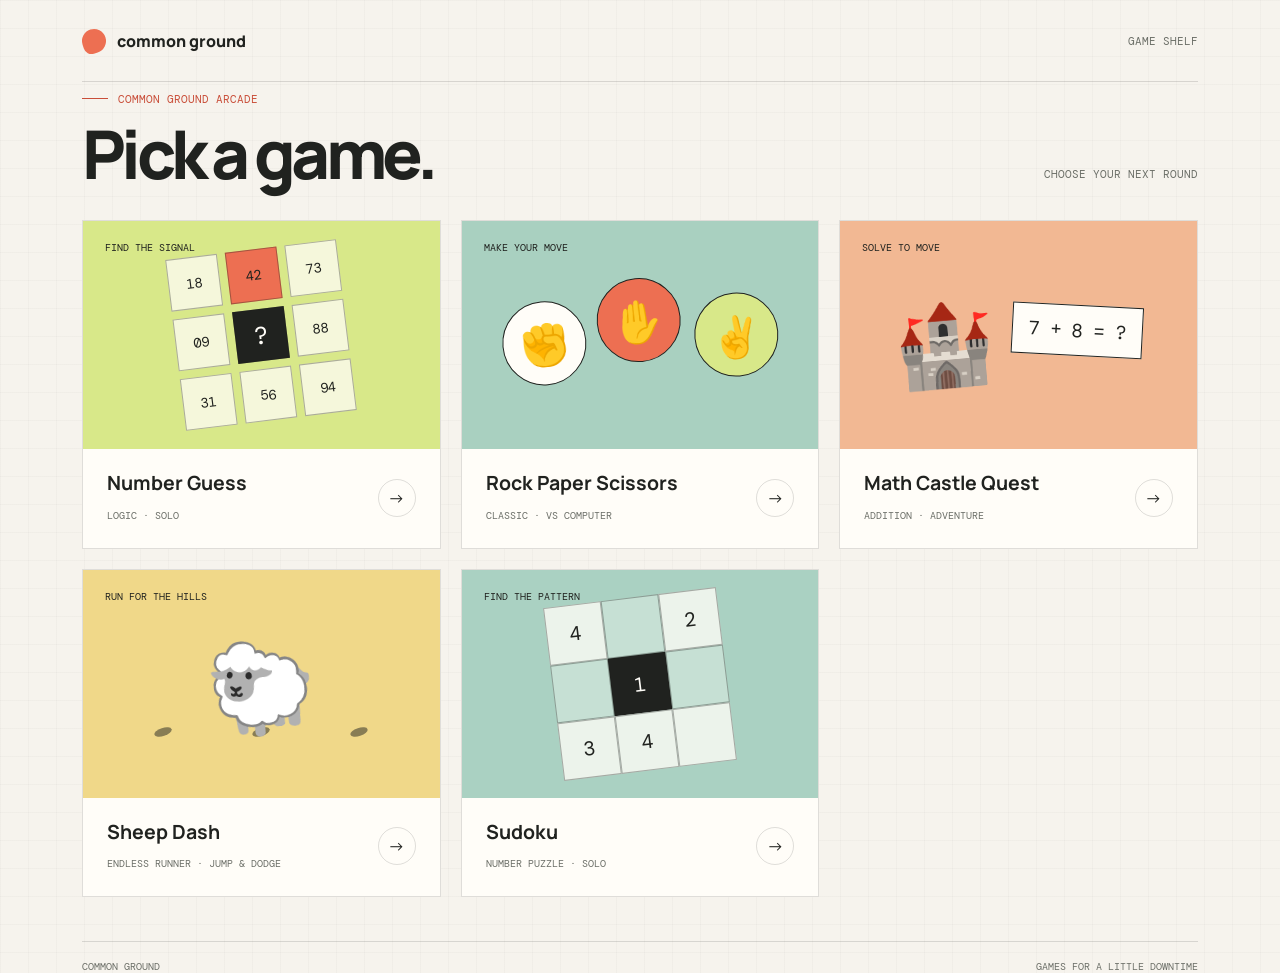
==== commit 3fee4753: "sudoku" ====
--- a/index.html
+++ b/index.html
@@ -73,6 +73,16 @@
 						<span class="game-arrow" aria-hidden="true">&rarr;</span>
 					</div>
 				</a>
+				<a class="game-card" href="games/sudoku.html" aria-labelledby="sudoku-game-title">
+					<div class="game-art game-art--sudoku" aria-hidden="true">
+						<span class="art-label">Find the pattern</span>
+						<div class="sudoku-mark"><span>4</span><span></span><span>2</span><span></span><span>1</span><span></span><span>3</span><span>4</span><span></span></div>
+					</div>
+					<div class="game-info">
+						<div><h2 class="game-title" id="sudoku-game-title">Sudoku</h2><span class="game-meta">Number puzzle · solo</span></div>
+						<span class="game-arrow" aria-hidden="true">&rarr;</span>
+					</div>
+				</a>
 			</div>
 		</section>
 		<footer class="footer"><span>Common Ground</span><span>Games for a little downtime</span></footer>
--- a/styles/catalog.css
+++ b/styles/catalog.css
@@ -39,6 +39,7 @@
 .game-card:nth-child(2) { animation-delay: .1s; }
 .game-card:nth-child(3) { animation-delay: .2s; }
 .game-card:nth-child(4) { animation-delay: .3s; }
+.game-card:nth-child(5) { animation-delay: .4s; }
 .game-card:hover { transform: translateY(-4px); border-color: rgba(32, 34, 31, .4); box-shadow: 0 12px 30px rgba(32, 34, 31, .08); }
 .game-card:focus-visible { outline: 3px solid var(--coral); outline-offset: 4px; }
 .game-art { position: relative; display: grid; min-height: 228px; overflow: hidden; place-items: center; }
@@ -46,6 +47,7 @@
 .game-art--hands { background: var(--teal); }
 .game-art--math { background: #f2b893; }
 .game-art--sheep { background: #f0d889; }
+.game-art--sudoku { background: #aad1c2; }
 .art-label { position: absolute; top: 20px; left: 22px; z-index: 1; color: var(--ink); font-family: var(--mono); font-size: .64rem; text-transform: uppercase; }
 .number-board { display: grid; grid-template-columns: repeat(3, 52px); gap: 8px; transform: rotate(-7deg); }
 .number-tile { display: grid; width: 52px; aspect-ratio: 1; place-items: center; border: 1px solid rgba(32, 34, 31, .35); background: rgba(255, 253, 248, .74); font-family: var(--mono); font-size: .86rem; }
@@ -61,6 +63,10 @@
 .sheep-mark { position: relative; z-index: 1; font-size: 5.5rem; transform: rotate(-7deg); }
 .sheep-trail { position: absolute; right: 20%; bottom: 62px; left: 20%; display: flex; justify-content: space-between; }
 .sheep-trail span { width: 18px; height: 8px; border-radius: 50%; background: rgba(32, 34, 31, .5); transform: rotate(-18deg); }
+.sudoku-mark { display: grid; grid-template-columns: repeat(3, 58px); transform: rotate(-7deg); }
+.sudoku-mark span { display: grid; width: 58px; aspect-ratio: 1; place-items: center; border: 1px solid rgba(32, 34, 31, .35); background: rgba(255, 253, 248, .78); font-family: var(--mono); font-size: 1.25rem; }
+.sudoku-mark span:nth-child(2), .sudoku-mark span:nth-child(4), .sudoku-mark span:nth-child(6) { background: rgba(255, 253, 248, .32); }
+.sudoku-mark span:nth-child(5) { color: var(--cream); background: var(--ink); }
 .game-info { display: flex; align-items: center; justify-content: space-between; gap: 18px; padding: 22px 24px 24px; }
 .game-title { margin: 0 0 7px; font-size: 1.22rem; line-height: 1.2; }
 .game-meta { color: var(--muted); font-family: var(--mono); font-size: .64rem; text-transform: uppercase; }
@@ -78,6 +84,8 @@
 	.game-info { padding: 19px 18px 20px; }
 	.hand-token { width: 72px; font-size: 2.2rem; }
 	.sheep-trail { bottom: 50px; }
+	.sudoku-mark { grid-template-columns: repeat(3, 50px); }
+	.sudoku-mark span { width: 50px; }
 	.footer { flex-direction: column; margin-top: 34px; }
 }
 @media (prefers-reduced-motion: reduce) {
